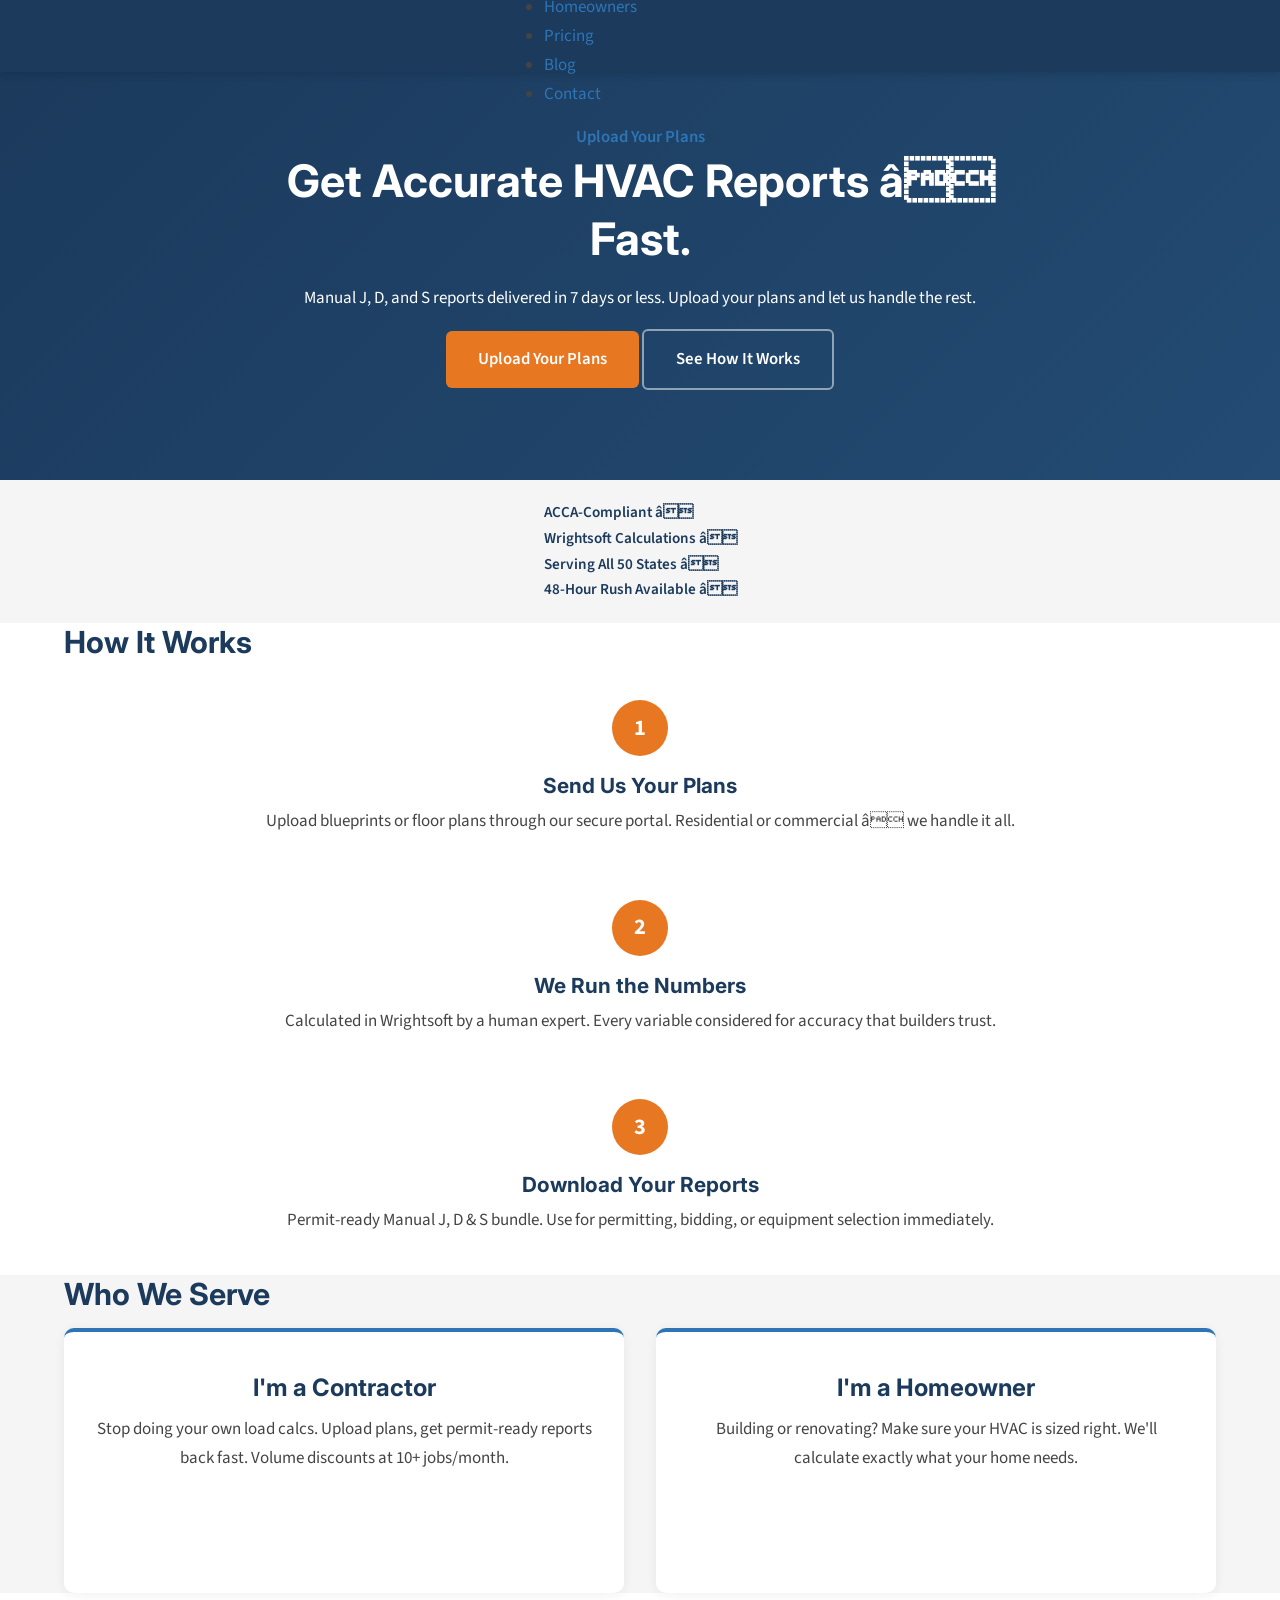
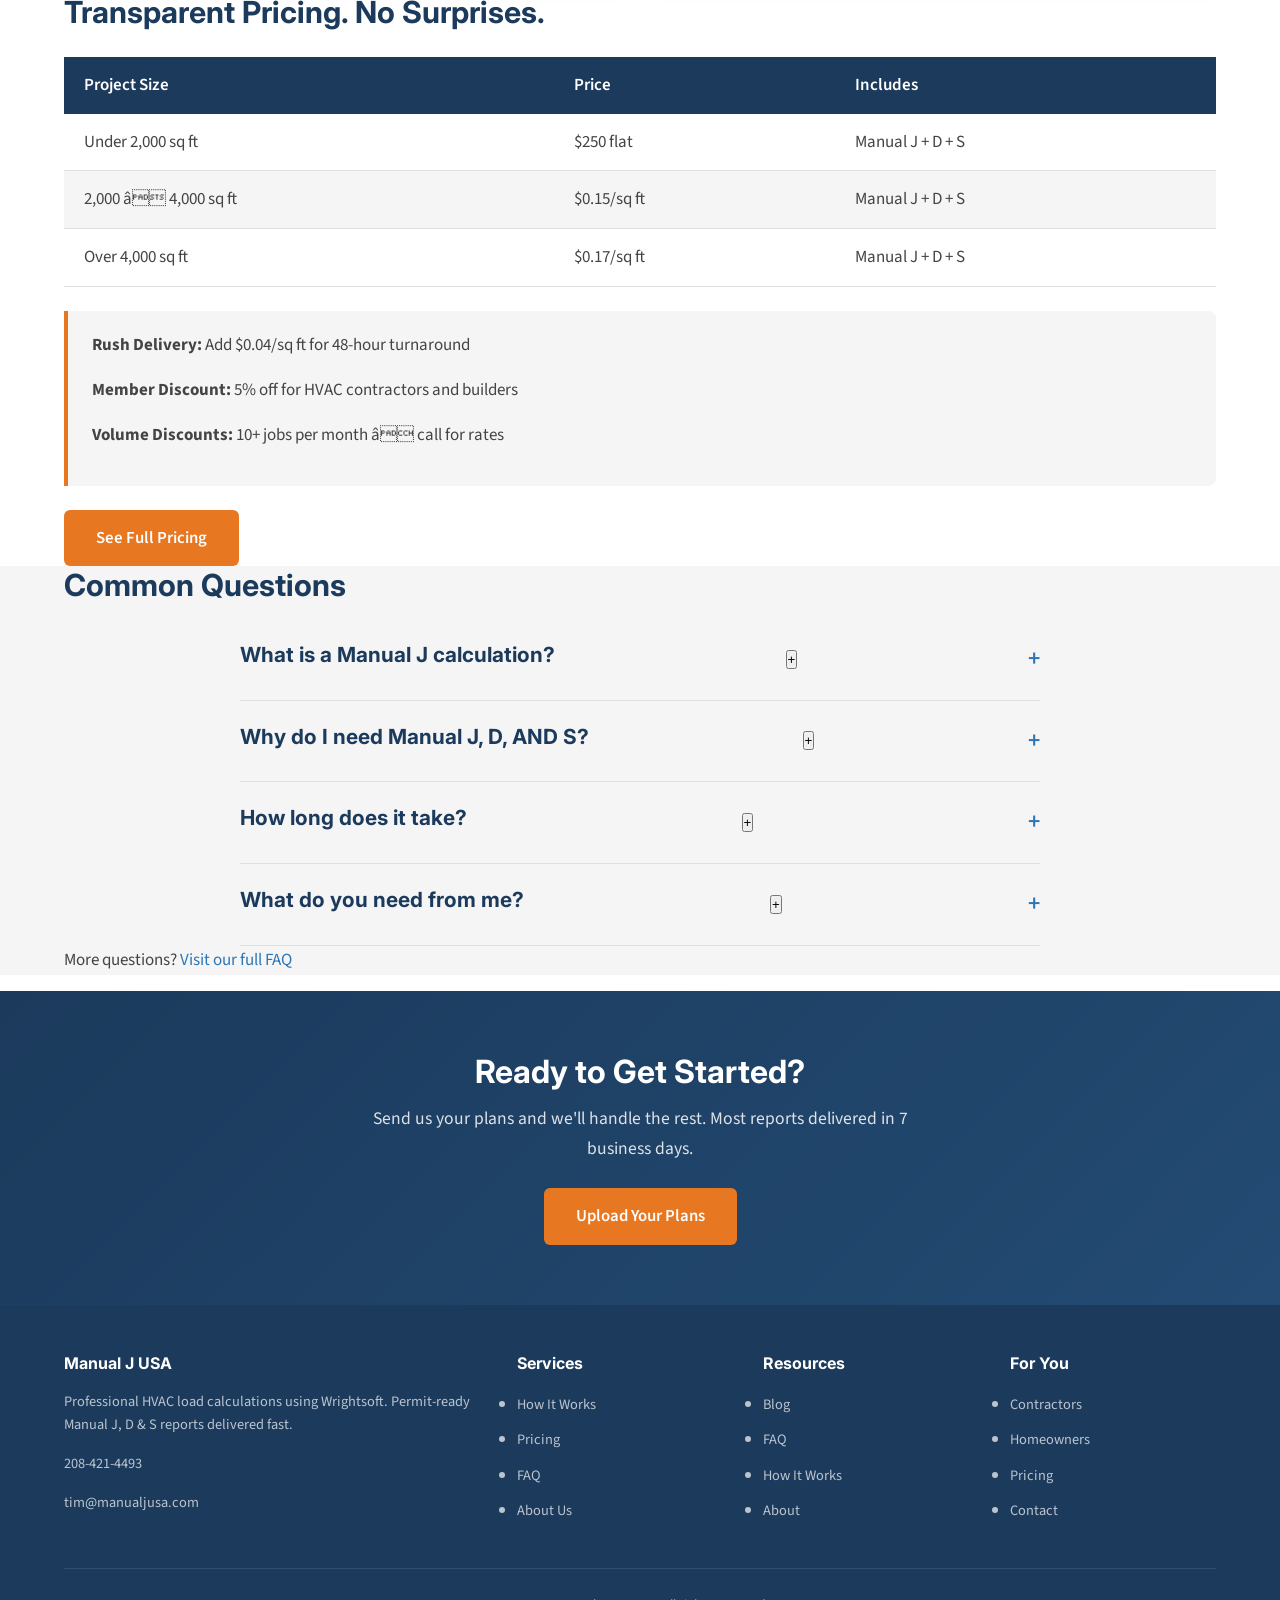
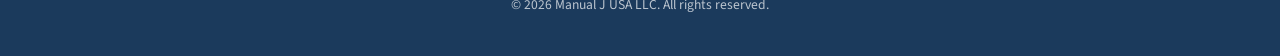
==== index.html @ d72ad5ab "Add index.html" ====
<!DOCTYPE html>
<html lang="en">
<head>
    <meta charset="UTF-8">
    <meta name="viewport" content="width=device-width, initial-scale=1.0">
    <meta name="description" content="Get permit-ready Manual J, D & S reports in 7 days. Professional HVAC load calculations by Wrightsoft experts. Bundle pricing from $250. Upload your plans today.">
    <meta name="theme-color" content="#1B3A5C">

    <!-- SEO & Social -->
    <title>Manual J USA | Accurate HVAC Sizing Reports â Fast</title>
    <link rel="canonical" href="https://manualjusa.com/">

    <!-- Open Graph -->
    <meta property="og:type" content="website">
    <meta property="og:title" content="Manual J USA | Accurate HVAC Sizing Reports â Fast">
    <meta property="og:description" content="Get permit-ready Manual J, D & S reports in 7 days. Professional HVAC load calculations by Wrightsoft experts. Bundle pricing from $250. Upload your plans today.">
    <meta property="og:url" content="https://manualjusa.com/">
    <meta property="og:site_name" content="Manual J USA">

    <!-- JSON-LD Schema -->
    <script type="application/ld+json">
    {
        "@context": "https://schema.org",
        "@type": "LocalBusiness",
        "name": "Manual J USA",
        "telephone": "208-421-4493",
        "email": "tim@manualjusa.com",
        "address": {
            "@type": "PostalAddress",
            "addressLocality": "Boise",
            "addressRegion": "ID",
            "addressCountry": "US"
        },
        "areaServed": "US",
        "priceRange": "$$"
    }
    </script>

    <!-- Fonts -->
    <link href="https://fonts.googleapis.com/css2?family=Inter:wght@400;500;600;700&family=Source+Sans+Pro:wght@400;600;700&display=swap" rel="stylesheet">

    <!-- Stylesheets -->
    <link rel="stylesheet" href="css/style.css">
</head>
<body>
    <!-- HEADER / NAVIGATION -->
    <header class="site-header">
        <div class="container">
            <div class="header-inner">
                <div class="logo">
                    <a href="index.html">Manual J USA</a>
                </div>

                <nav class="main-nav">
                    <ul class="nav-menu">
                        <li><a href="index.html">Home</a></li>
                        <li><a href="contractors.html">Contractors</a></li>
                        <li><a href="homeowners.html">Homeowners</a></li>
                        <li><a href="pricing.html">Pricing</a></li>
                        <li><a href="blog/index.html">Blog</a></li>
                        <li><a href="contact.html">Contact</a></li>
                    </ul>
                </nav>

                <div class="header-cta">
                    <a href="pricing.html" class="btn btn-primary-orange">Upload Your Plans</a>
                </div>

                <button class="nav-toggle" aria-label="Toggle navigation menu">
                    <span></span>
                    <span></span>
                    <span></span>
                </button>
            </div>
        </div>
    </header>

    <!-- HERO SECTION -->
    <section class="hero">
        <div class="container">
            <div class="hero-content">
                <h1>Get Accurate HVAC Reports â Fast.</h1>
                <p class="hero-subtitle">Manual J, D, and S reports delivered in 7 days or less. Upload your plans and let us handle the rest.</p>

                <div class="hero-buttons">
                    <a href="pricing.html" class="btn btn-primary">Upload Your Plans</a>
                    <a href="how-it-works.html" class="btn btn-secondary">See How It Works</a>
                </div>
            </div>
        </div>
    </section>

    <!-- TRUST BAR -->
    <section class="trust-bar section-gray">
        <div class="container">
            <div class="trust-items">
                <div class="trust-item">
                    <span>ACCA-Compliant â</span>
                </div>
                <div class="trust-item">
                    <span>Wrightsoft Calculations â</span>
                </div>
                <div class="trust-item">
                    <span>Serving All 50 States â</span>
                </div>
                <div class="trust-item">
                    <span>48-Hour Rush Available â</span>
                </div>
            </div>
        </div>
    </section>

    <!-- HOW IT WORKS -->
    <section class="how-it-works">
        <div class="container">
            <h2>How It Works</h2>

            <div class="steps-grid">
                <div class="step">
                    <div class="step-number">1</div>
                    <h3>Send Us Your Plans</h3>
                    <p>Upload blueprints or floor plans through our secure portal. Residential or commercial â we handle it all.</p>
                </div>

                <div class="step">
                    <div class="step-number">2</div>
                    <h3>We Run the Numbers</h3>
                    <p>Calculated in Wrightsoft by a human expert. Every variable considered for accuracy that builders trust.</p>
                </div>

                <div class="step">
                    <div class="step-number">3</div>
                    <h3>Download Your Reports</h3>
                    <p>Permit-ready Manual J, D & S bundle. Use for permitting, bidding, or equipment selection immediately.</p>
                </div>
            </div>
        </div>
    </section>

    <!-- AUDIENCE CARDS -->
    <section class="audience-section section-gray">
        <div class="container">
            <h2>Who We Serve</h2>

            <div class="audience-cards">
                <div class="audience-card">
                    <h3>I'm a Contractor</h3>
                    <p>Stop doing your own load calcs. Upload plans, get permit-ready reports back fast. Volume discounts at 10+ jobs/month.</p>
                    <a href="contractors.html" class="btn btn-secondary">Contractor Info</a>
                </div>

                <div class="audience-card">
                    <h3>I'm a Homeowner</h3>
                    <p>Building or renovating? Make sure your HVAC is sized right. We'll calculate exactly what your home needs.</p>
                    <a href="homeowners.html" class="btn btn-secondary">Homeowner Info</a>
                </div>
            </div>
        </div>
    </section>

    <!-- PRICING PREVIEW -->
    <section class="pricing-section">
        <div class="container">
            <h2>Transparent Pricing. No Surprises.</h2>

            <div class="pricing-table-wrapper">
                <table class="pricing-table">
                    <thead>
                        <tr>
                            <th>Project Size</th>
                            <th>Price</th>
                            <th>Includes</th>
                        </tr>
                    </thead>
                    <tbody>
                        <tr>
                            <td>Under 2,000 sq ft</td>
                            <td>$250 flat</td>
                            <td>Manual J + D + S</td>
                        </tr>
                        <tr>
                            <td>2,000 â 4,000 sq ft</td>
                            <td>$0.15/sq ft</td>
                            <td>Manual J + D + S</td>
                        </tr>
                        <tr>
                            <td>Over 4,000 sq ft</td>
                            <td>$0.17/sq ft</td>
                            <td>Manual J + D + S</td>
                        </tr>
                    </tbody>
                </table>
            </div>

            <div class="pricing-highlight">
                <p><strong>Rush Delivery:</strong> Add $0.04/sq ft for 48-hour turnaround</p>
                <p><strong>Member Discount:</strong> 5% off for HVAC contractors and builders</p>
                <p><strong>Volume Discounts:</strong> 10+ jobs per month â call for rates</p>
            </div>

            <div class="pricing-cta">
                <a href="pricing.html" class="btn btn-primary">See Full Pricing</a>
            </div>
        </div>
    </section>

    <!-- FAQ PREVIEW -->
    <section class="faq-section section-gray">
        <div class="container">
            <h2>Common Questions</h2>

            <div class="faq-list">
                <div class="faq-item">
                    <div class="faq-question">
                        <h3>What is a Manual J calculation?</h3>
                        <button class="faq-toggle" aria-expanded="false" aria-label="Toggle answer">+</button>
                    </div>
                    <div class="faq-answer">
                        <p>Manual J is the industry-standard method for calculating HVAC load for residential buildings. It accounts for climate, insulation, windows, occupancy, and appliances to determine exact heating and cooling requirements.</p>
                    </div>
                </div>

                <div class="faq-item">
                    <div class="faq-question">
                        <h3>Why do I need Manual J, D, AND S?</h3>
                        <button class="faq-toggle" aria-expanded="false" aria-label="Toggle answer">+</button>
                    </div>
                    <div class="faq-answer">
                        <p>Manual J calculates heating/cooling loads. Manual D sizes and designs the ductwork. Manual S selects the right equipment. Together, they ensure your HVAC system is properly sized, distributed, and equipped for peak performance and efficiency.</p>
                    </div>
                </div>

                <div class="faq-item">
                    <div class="faq-question">
                        <h3>How long does it take?</h3>
                        <button class="faq-toggle" aria-expanded="false" aria-label="Toggle answer">+</button>
                    </div>
                    <div class="faq-answer">
                        <p>Most reports are delivered within 7 business days. We also offer 48-hour rush delivery for an additional charge. Turnaround depends on plan clarity and complexity.</p>
                    </div>
                </div>

                <div class="faq-item">
                    <div class="faq-question">
                        <h3>What do you need from me?</h3>
                        <button class="faq-toggle" aria-expanded="false" aria-label="Toggle answer">+</button>
                    </div>
                    <div class="faq-answer">
                        <p>Send us your architectural plans or floor plans (PDF, image, or scanned). Include information about construction type, insulation levels, window counts, and your location. The more detail, the more accurate your calculation.</p>
                    </div>
                </div>
            </div>

            <div class="faq-more">
                <p>More questions? <a href="faq.html">Visit our full FAQ</a></p>
            </div>
        </div>
    </section>

    <!-- CTA BANNER -->
    <section class="cta-banner">
        <div class="container">
            <h2>Ready to Get Started?</h2>
            <p>Send us your plans and we'll handle the rest. Most reports delivered in 7 business days.</p>
            <a href="pricing.html" class="btn btn-primary">Upload Your Plans</a>
        </div>
    </section>

    <!-- FOOTER -->
    <footer class="site-footer">
        <div class="container">
            <div class="footer-grid">
                <!-- Brand Column -->
                <div class="footer-column footer-brand">
                    <h4>Manual J USA</h4>
                    <p>Professional HVAC load calculations using Wrightsoft. Permit-ready Manual J, D & S reports delivered fast.</p>
                    <div class="footer-contact">
                        <p><a href="tel:208-421-4493">208-421-4493</a></p>
                        <p><a href="mailto:tim@manualjusa.com">tim@manualjusa.com</a></p>
                    </div>
                </div>

                <!-- Services Column -->
                <div class="footer-column">
                    <h4>Services</h4>
                    <ul>
                        <li><a href="how-it-works.html">How It Works</a></li>
                        <li><a href="pricing.html">Pricing</a></li>
                        <li><a href="faq.html">FAQ</a></li>
                        <li><a href="about.html">About Us</a></li>
                    </ul>
                </div>

                <!-- Resources Column -->
                <div class="footer-column">
                    <h4>Resources</h4>
                    <ul>
                        <li><a href="blog/index.html">Blog</a></li>
                        <li><a href="faq.html">FAQ</a></li>
                        <li><a href="how-it-works.html">How It Works</a></li>
                        <li><a href="about.html">About</a></li>
                    </ul>
                </div>

                <!-- For You Column -->
                <div class="footer-column">
                    <h4>For You</h4>
                    <ul>
                        <li><a href="contractors.html">Contractors</a></li>
                        <li><a href="homeowners.html">Homeowners</a></li>
                        <li><a href="pricing.html">Pricing</a></li>
                        <li><a href="contact.html">Contact</a></li>
                    </ul>
                </div>
            </div>

            <div class="footer-bottom">
                <p>&copy; 2026 Manual J USA LLC. All rights reserved.</p>
            </div>
        </div>
    </footer>

    <!-- Scripts -->
    <script src="js/main.js"></script>
</body>
</html>
---- css/style.css ----
/* ===== Manual J USA â Global Styles ===== */
/* Brand Colors: Navy #1B3A5C, Bright Blue #2E75B6, Orange #E87722, White #FFF, Light Gray #F5F5F5, Dark Gray #333 */

*, *::before, *::after { box-sizing: border-box; margin: 0; padding: 0; }

:root {
  --navy: #1B3A5C;
  --blue: #2E75B6;
  --orange: #E87722;
  --orange-hover: #D06A1A;
  --white: #FFFFFF;
  --light-gray: #F5F5F5;
  --dark-gray: #333333;
  --text: #444444;
  --max-width: 1200px;
  --header-height: 72px;
}

html { scroll-behavior: smooth; }

body {
  font-family: 'Source Sans Pro', 'Open Sans', Arial, Helvetica, sans-serif;
  color: var(--text);
  line-height: 1.7;
  font-size: 17px;
  background: var(--white);
}

h1, h2, h3, h4 { font-family: 'Inter', 'Montserrat', Arial, Helvetica, sans-serif; color: var(--navy); line-height: 1.3; }
h1 { font-size: 2.6rem; margin-bottom: 1rem; }
h2 { font-size: 1.9rem; margin-bottom: 0.8rem; }
h3 { font-size: 1.3rem; margin-bottom: 0.6rem; }

p { margin-bottom: 1rem; }
a { color: var(--blue); text-decoration: none; transition: color 0.2s; }
a:hover { color: var(--orange); }
img { max-width: 100%; height: auto; }

.container { max-width: var(--max-width); margin: 0 auto; padding: 0 24px; }

/* ===== HEADER / NAV ===== */
.site-header {
  background: var(--navy);
  position: sticky;
  top: 0;
  z-index: 100;
  height: var(--header-height);
  display: flex;
  align-items: center;
  box-shadow: 0 2px 8px rgba(0,0,0,0.15);
}

.nav { display: flex; align-items: center; justify-content: space-between; width: 100%; }

.nav-logo {
  font-family: 'Inter', 'Montserrat', Arial, sans-serif;
  font-size: 1.4rem;
  font-weight: 700;
  color: var(--white);
  text-decoration: none;
  letter-spacing: -0.5px;
}
.nav-logo:hover { color: var(--orange); }

.nav-links { display: flex; align-items: center; gap: 28px; list-style: none; }
.nav-links a { color: rgba(255,255,255,0.9); font-size: 0.95rem; font-weight: 500; text-decoration: none; transition: color 0.2s; }
.nav-links a:hover { color: var(--orange); }
.nav-links .nav-cta {
  background: var(--orange);
  color: var(--white);
  padding: 10px 22px;
  border-radius: 6px;
  font-weight: 600;
  transition: background 0.2s;
}
.nav-links .nav-cta:hover { background: var(--orange-hover); color: var(--white); }

/* Mobile nav */
.nav-toggle { display: none; background: none; border: none; cursor: pointer; padding: 8px; }
.nav-toggle span { display: block; width: 24px; height: 2px; background: var(--white); margin: 6px 0; transition: 0.3s; }

@media (max-width: 768px) {
  .nav-toggle { display: block; }
  .nav-links {
    display: none;
    position: absolute;
    top: var(--header-height);
    left: 0;
    right: 0;
    background: var(--navy);
    flex-direction: column;
    padding: 20px 24px;
    gap: 16px;
    box-shadow: 0 4px 12px rgba(0,0,0,0.2);
  }
  .nav-links.active { display: flex; }
  .nav-links .nav-cta { text-align: center; display: block; }
}

/* ===== HERO ===== */
.hero {
  background: linear-gradient(135deg, var(--navy) 0%, #234B73 100%);
  color: var(--white);
  padding: 80px 0 90px;
  text-align: center;
}
.hero h1 { color: var(--white); font-size: 2.8rem; max-width: 800px; margin: 0 auto 1rem; }
.hero .subtitle { font-size: 1.25rem; color: rgba(255,255,255,0.85); max-width: 640px; margin: 0 auto 2rem; line-height: 1.6; }

@media (max-width: 768px) {
  .hero { padding: 50px 0 60px; }
  .hero h1 { font-size: 2rem; }
  .hero .subtitle { font-size: 1.05rem; }
}

/* ===== BUTTONS ===== */
.btn {
  display: inline-block;
  padding: 14px 32px;
  border-radius: 6px;
  font-size: 1.05rem;
  font-weight: 600;
  text-decoration: none;
  transition: all 0.2s;
  cursor: pointer;
  border: none;
}
.btn-primary { background: var(--orange); color: var(--white); }
.btn-primary:hover { background: var(--orange-hover); color: var(--white); transform: translateY(-1px); box-shadow: 0 4px 12px rgba(232,119,34,0.3); }
.btn-secondary { background: transparent; color: var(--white); border: 2px solid rgba(255,255,255,0.5); }
.btn-secondary:hover { border-color: var(--white); color: var(--white); }
.btn-outline { background: transparent; color: var(--blue); border: 2px solid var(--blue); }
.btn-outline:hover { background: var(--blue); color: var(--white); }
.btn-group { display: flex; gap: 16px; justify-content: center; flex-wrap: wrap; }

/* ===== SECTIONS ===== */
.section { padding: 70px 0; }
.section-gray { background: var(--light-gray); }
.section-navy { background: var(--navy); color: var(--white); }
.section-navy h2, .section-navy h3 { color: var(--white); }
.section-header { text-align: center; max-width: 700px; margin: 0 auto 48px; }
.section-header p { color: var(--text); font-size: 1.1rem; }

/* ===== STEPS / HOW IT WORKS ===== */
.steps { display: grid; grid-template-columns: repeat(3, 1fr); gap: 40px; }
.step { text-align: center; padding: 24px; }
.step-number {
  width: 56px; height: 56px;
  background: var(--orange);
  color: var(--white);
  border-radius: 50%;
  display: flex; align-items: center; justify-content: center;
  font-size: 1.4rem; font-weight: 700;
  margin: 0 auto 16px;
}
.step h3 { margin-bottom: 8px; }

@media (max-width: 768px) {
  .steps { grid-template-columns: 1fr; gap: 24px; }
}

/* ===== CARDS ===== */
.cards { display: grid; grid-template-columns: repeat(auto-fit, minmax(300px, 1fr)); gap: 32px; }
.card {
  background: var(--white);
  border-radius: 10px;
  padding: 36px 28px;
  box-shadow: 0 2px 12px rgba(0,0,0,0.06);
  transition: transform 0.2s, box-shadow 0.2s;
}
.card:hover { transform: translateY(-3px); box-shadow: 0 6px 20px rgba(0,0,0,0.1); }
.card h3 { margin-bottom: 12px; }

/* Audience cards (side by side) */
.audience-cards { display: grid; grid-template-columns: repeat(2, 1fr); gap: 32px; }
.audience-card {
  background: var(--white);
  border-radius: 10px;
  padding: 40px 32px;
  text-align: center;
  box-shadow: 0 2px 12px rgba(0,0,0,0.06);
  border-top: 4px solid var(--blue);
  transition: transform 0.2s;
}
.audience-card:hover { transform: translateY(-3px); }
.audience-card h3 { font-size: 1.5rem; margin-bottom: 12px; }
.audience-card p { margin-bottom: 20px; }

@media (max-width: 768px) {
  .audience-cards { grid-template-columns: 1fr; }
}

/* ===== PRICING TABLE ===== */
.pricing-table { width: 100%; border-collapse: collapse; margin: 24px 0; }
.pricing-table th {
  background: var(--navy);
  color: var(--white);
  padding: 14px 20px;
  text-align: left;
  font-weight: 600;
}
.pricing-table td { padding: 14px 20px; border-bottom: 1px solid #E0E0E0; }
.pricing-table tr:nth-child(even) { background: var(--light-gray); }
.pricing-table .price { font-weight: 700; color: var(--navy); font-size: 1.1rem; }
.pricing-highlight {
  background: var(--light-gray);
  border-left: 4px solid var(--orange);
  padding: 20px 24px;
  border-radius: 0 8px 8px 0;
  margin: 24px 0;
}

/* ===== TRUST BAR ===== */
.trust-bar {
  display: flex;
  justify-content: center;
  flex-wrap: wrap;
  gap: 32px;
  padding: 20px 0;
}
.trust-item {
  display: flex;
  align-items: center;
  gap: 8px;
  font-weight: 600;
  color: var(--navy);
  font-size: 0.95rem;
}
.trust-item .check { color: var(--orange); font-size: 1.2rem; }

/* ===== FAQ ===== */
.faq-list { max-width: 800px; margin: 0 auto; }
.faq-item { border-bottom: 1px solid #E0E0E0; }
.faq-question {
  width: 100%;
  background: none;
  border: none;
  padding: 20px 0;
  text-align: left;
  font-size: 1.1rem;
  font-weight: 600;
  color: var(--navy);
  cursor: pointer;
  display: flex;
  justify-content: space-between;
  align-items: center;
  font-family: inherit;
}
.faq-question::after { content: '+'; font-size: 1.5rem; color: var(--blue); transition: transform 0.3s; }
.faq-item.active .faq-question::after { content: 'â'; }
.faq-answer { max-height: 0; overflow: hidden; transition: max-height 0.3s ease; }
.faq-answer-inner { padding: 0 0 20px; color: var(--text); line-height: 1.7; }

/* ===== BLOG ===== */
.blog-grid { display: grid; grid-template-columns: repeat(auto-fit, minmax(280px, 1fr)); gap: 32px; }
.blog-card {
  background: var(--white);
  border-radius: 10px;
  overflow: hidden;
  box-shadow: 0 2px 12px rgba(0,0,0,0.06);
  transition: transform 0.2s;
}
.blog-card:hover { transform: translateY(-3px); }
.blog-card-body { padding: 24px; }
.blog-card-body h3 { font-size: 1.15rem; margin-bottom: 8px; }
.blog-card-body h3 a { color: var(--navy); text-decoration: none; }
.blog-card-body h3 a:hover { color: var(--blue); }
.blog-card-meta { font-size: 0.85rem; color: #888; margin-bottom: 8px; }
.blog-card-body p { font-size: 0.95rem; color: var(--text); }

/* Blog post page */
.blog-post { max-width: 760px; margin: 0 auto; padding: 48px 24px 80px; }
.blog-post h1 { font-size: 2.2rem; margin-bottom: 8px; }
.blog-post-meta { color: #888; font-size: 0.9rem; margin-bottom: 32px; padding-bottom: 20px; border-bottom: 1px solid #E0E0E0; }
.blog-post h2 { margin-top: 40px; margin-bottom: 16px; font-size: 1.6rem; }
.blog-post h3 { margin-top: 28px; margin-bottom: 12px; }
.blog-post ul, .blog-post ol { margin: 0 0 1rem 1.5rem; }
.blog-post li { margin-bottom: 6px; }
.blog-post blockquote {
  border-left: 4px solid var(--orange);
  padding: 16px 24px;
  margin: 24px 0;
  background: var(--light-gray);
  border-radius: 0 8px 8px 0;
}

/* ===== CTA BANNER ===== */
.cta-banner {
  background: linear-gradient(135deg, var(--navy) 0%, #234B73 100%);
  color: var(--white);
  text-align: center;
  padding: 60px 24px;
}
.cta-banner h2 { color: var(--white); font-size: 2rem; margin-bottom: 12px; }
.cta-banner p { color: rgba(255,255,255,0.85); font-size: 1.1rem; margin-bottom: 24px; max-width: 600px; margin-left: auto; margin-right: auto; }

/* ===== CONTACT FORM ===== */
.contact-grid { display: grid; grid-template-columns: 1fr 1fr; gap: 48px; align-items: start; }
.form-group { margin-bottom: 20px; }
.form-group label { display: block; font-weight: 600; margin-bottom: 6px; color: var(--navy); }
.form-group input, .form-group textarea, .form-group select {
  width: 100%;
  padding: 12px 16px;
  border: 1px solid #D0D0D0;
  border-radius: 6px;
  font-size: 1rem;
  font-family: inherit;
  transition: border-color 0.2s;
}
.form-group input:focus, .form-group textarea:focus { border-color: var(--blue); outline: none; box-shadow: 0 0 0 3px rgba(46,117,182,0.1); }
.form-group textarea { min-height: 120px; resize: vertical; }

@media (max-width: 768px) {
  .contact-grid { grid-template-columns: 1fr; }
}

/* ===== FOOTER ===== */
.site-footer { background: var(--navy); color: rgba(255,255,255,0.7); padding: 48px 0 24px; }
.footer-grid { display: grid; grid-template-columns: 2fr 1fr 1fr 1fr; gap: 40px; margin-bottom: 36px; }
.footer-grid h4 { color: var(--white); font-size: 1rem; margin-bottom: 16px; }
.footer-grid a { color: rgba(255,255,255,0.7); text-decoration: none; display: block; margin-bottom: 8px; font-size: 0.9rem; }
.footer-grid a:hover { color: var(--orange); }
.footer-brand p { font-size: 0.9rem; line-height: 1.6; }
.footer-bottom { text-align: center; padding-top: 24px; border-top: 1px solid rgba(255,255,255,0.1); font-size: 0.85rem; }

@media (max-width: 768px) {
  .footer-grid { grid-template-columns: 1fr 1fr; gap: 24px; }
}
@media (max-width: 480px) {
  .footer-grid { grid-template-columns: 1fr; }
}

/* ===== UTILITIES ===== */
.text-center { text-align: center; }
.text-orange { color: var(--orange); }
.text-navy { color: var(--navy); }
.mt-2 { margin-top: 16px; }
.mt-4 { margin-top: 32px; }
.mb-2 { margin-bottom: 16px; }
.mb-4 { margin-bottom: 32px; }
.visually-hidden { position: absolute; width: 1px; height: 1px; padding: 0; margin: -1px; overflow: hidden; clip: rect(0,0,0,0); border: 0; }
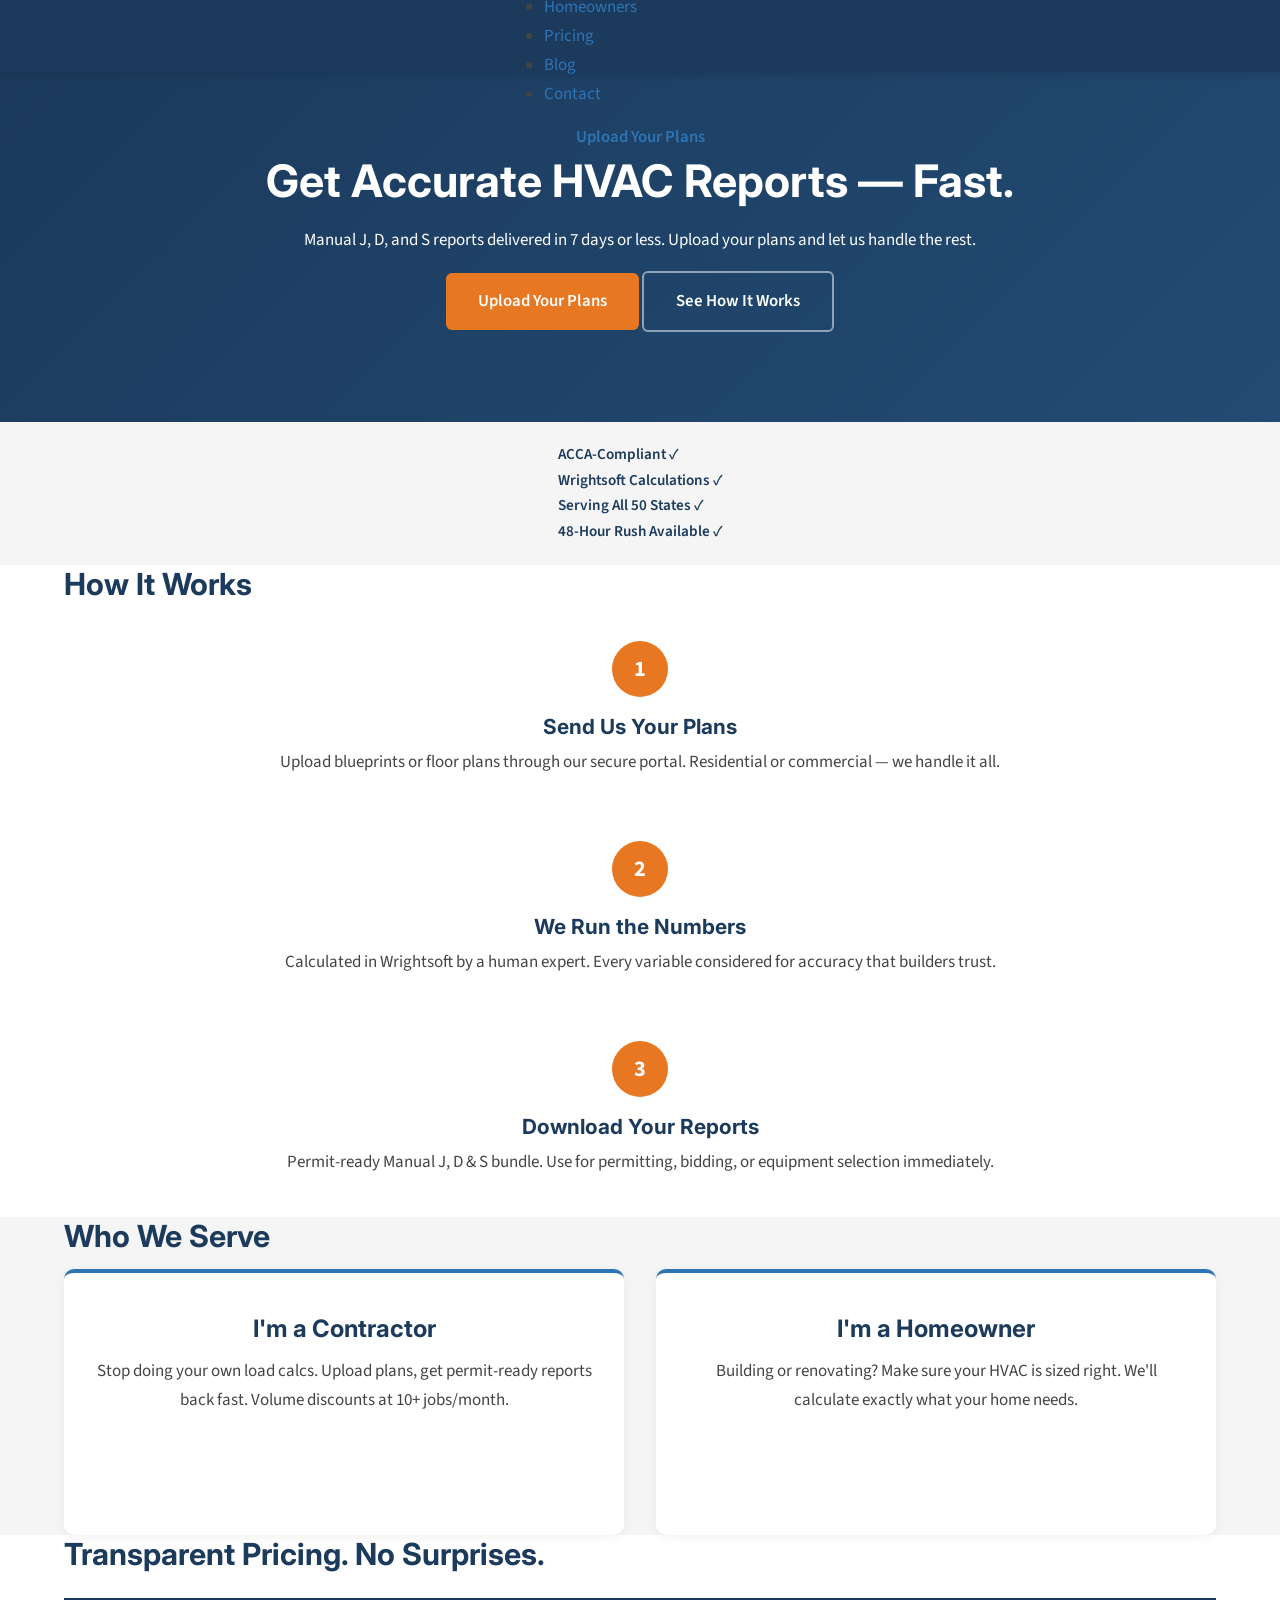
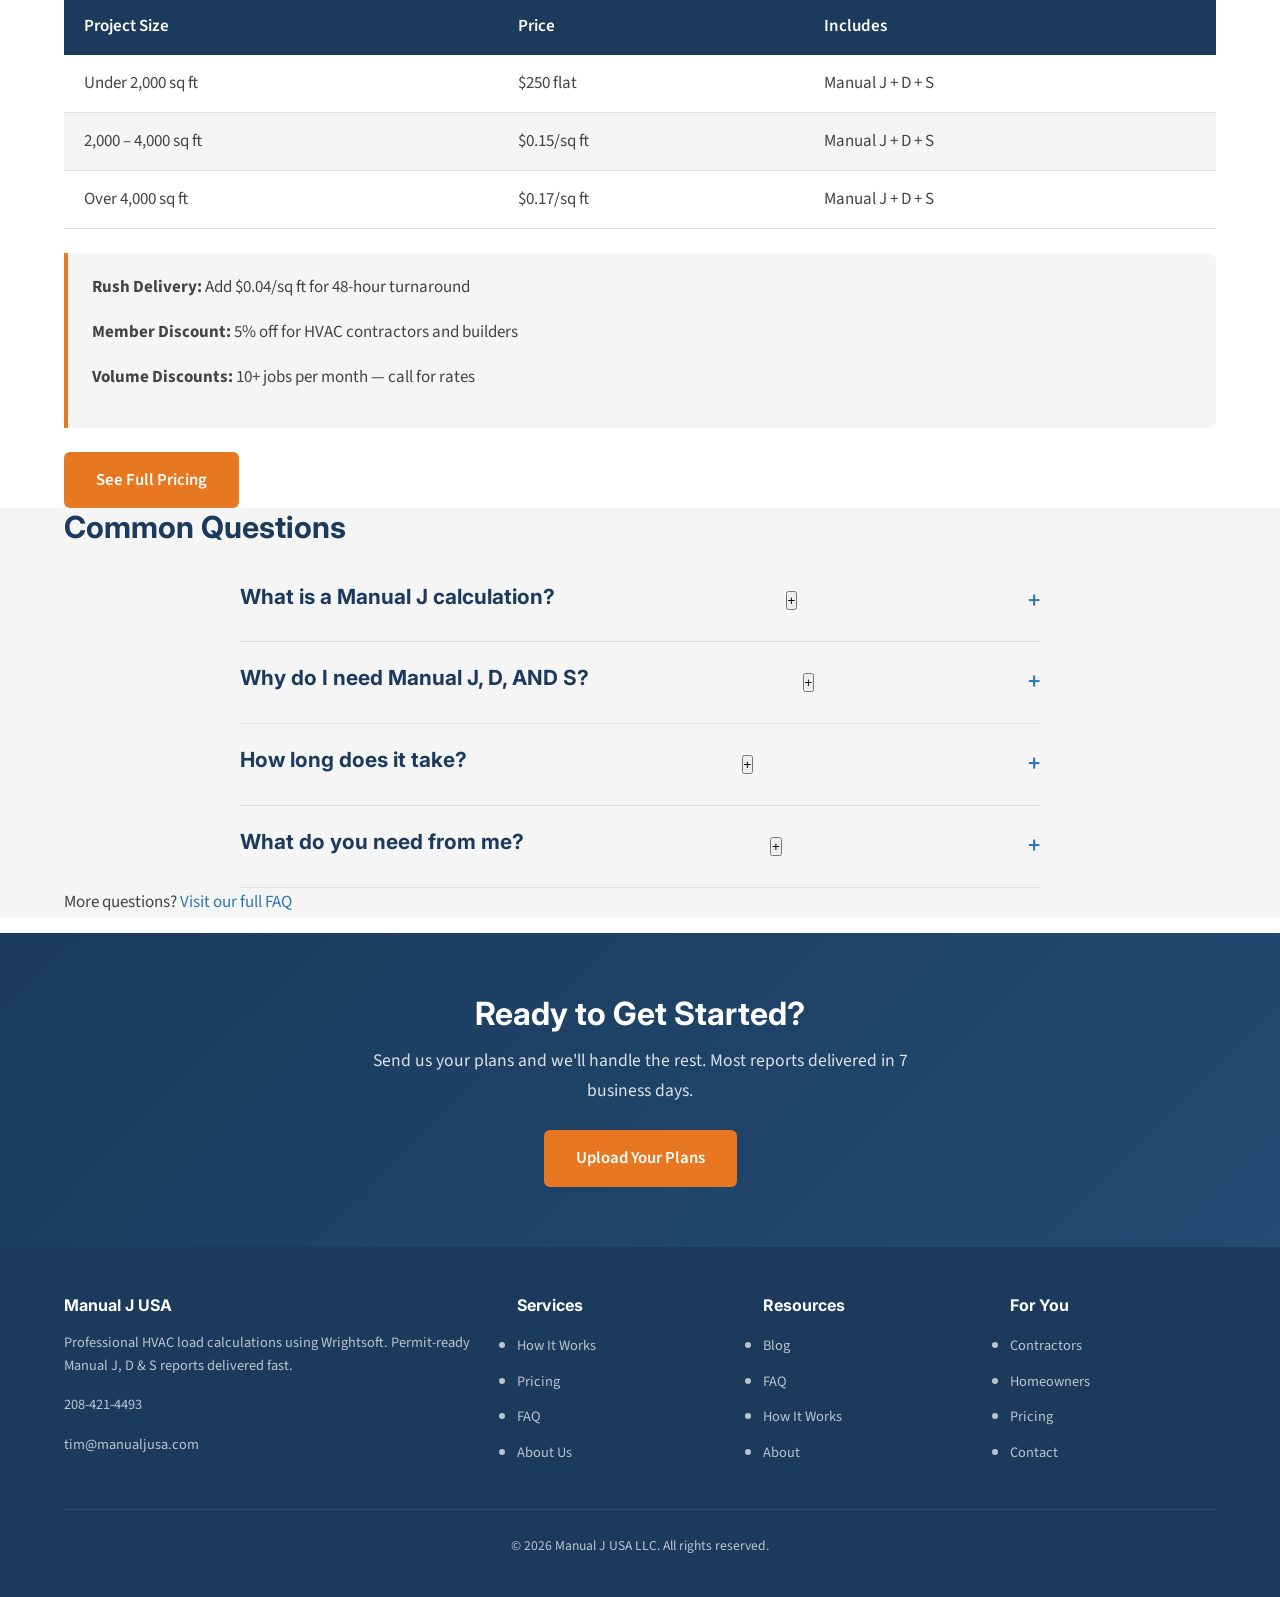
==== commit ae777362: "Fix encoding: index.html" ====
--- a/index.html
+++ b/index.html
@@ -7,12 +7,12 @@
     <meta name="theme-color" content="#1B3A5C">
 
     <!-- SEO & Social -->
-    <title>Manual J USA | Accurate HVAC Sizing Reports â Fast</title>
+    <title>Manual J USA | Accurate HVAC Sizing Reports — Fast</title>
     <link rel="canonical" href="https://manualjusa.com/">
 
     <!-- Open Graph -->
     <meta property="og:type" content="website">
-    <meta property="og:title" content="Manual J USA | Accurate HVAC Sizing Reports â Fast">
+    <meta property="og:title" content="Manual J USA | Accurate HVAC Sizing Reports — Fast">
     <meta property="og:description" content="Get permit-ready Manual J, D & S reports in 7 days. Professional HVAC load calculations by Wrightsoft experts. Bundle pricing from $250. Upload your plans today.">
     <meta property="og:url" content="https://manualjusa.com/">
     <meta property="og:site_name" content="Manual J USA">
@@ -79,7 +79,7 @@
     <section class="hero">
         <div class="container">
             <div class="hero-content">
-                <h1>Get Accurate HVAC Reports â Fast.</h1>
+                <h1>Get Accurate HVAC Reports — Fast.</h1>
                 <p class="hero-subtitle">Manual J, D, and S reports delivered in 7 days or less. Upload your plans and let us handle the rest.</p>
 
                 <div class="hero-buttons">
@@ -95,16 +95,16 @@
         <div class="container">
             <div class="trust-items">
                 <div class="trust-item">
-                    <span>ACCA-Compliant â</span>
+                    <span>ACCA-Compliant ✓</span>
                 </div>
                 <div class="trust-item">
-                    <span>Wrightsoft Calculations â</span>
+                    <span>Wrightsoft Calculations ✓</span>
                 </div>
                 <div class="trust-item">
-                    <span>Serving All 50 States â</span>
+                    <span>Serving All 50 States ✓</span>
                 </div>
                 <div class="trust-item">
-                    <span>48-Hour Rush Available â</span>
+                    <span>48-Hour Rush Available ✓</span>
                 </div>
             </div>
         </div>
@@ -119,7 +119,7 @@
                 <div class="step">
                     <div class="step-number">1</div>
                     <h3>Send Us Your Plans</h3>
-                    <p>Upload blueprints or floor plans through our secure portal. Residential or commercial â we handle it all.</p>
+                    <p>Upload blueprints or floor plans through our secure portal. Residential or commercial — we handle it all.</p>
                 </div>
 
                 <div class="step">
@@ -179,7 +179,7 @@
                             <td>Manual J + D + S</td>
                         </tr>
                         <tr>
-                            <td>2,000 â 4,000 sq ft</td>
+                            <td>2,000 – 4,000 sq ft</td>
                             <td>$0.15/sq ft</td>
                             <td>Manual J + D + S</td>
                         </tr>
@@ -195,7 +195,7 @@
             <div class="pricing-highlight">
                 <p><strong>Rush Delivery:</strong> Add $0.04/sq ft for 48-hour turnaround</p>
                 <p><strong>Member Discount:</strong> 5% off for HVAC contractors and builders</p>
-                <p><strong>Volume Discounts:</strong> 10+ jobs per month â call for rates</p>
+                <p><strong>Volume Discounts:</strong> 10+ jobs per month — call for rates</p>
             </div>
 
             <div class="pricing-cta">
